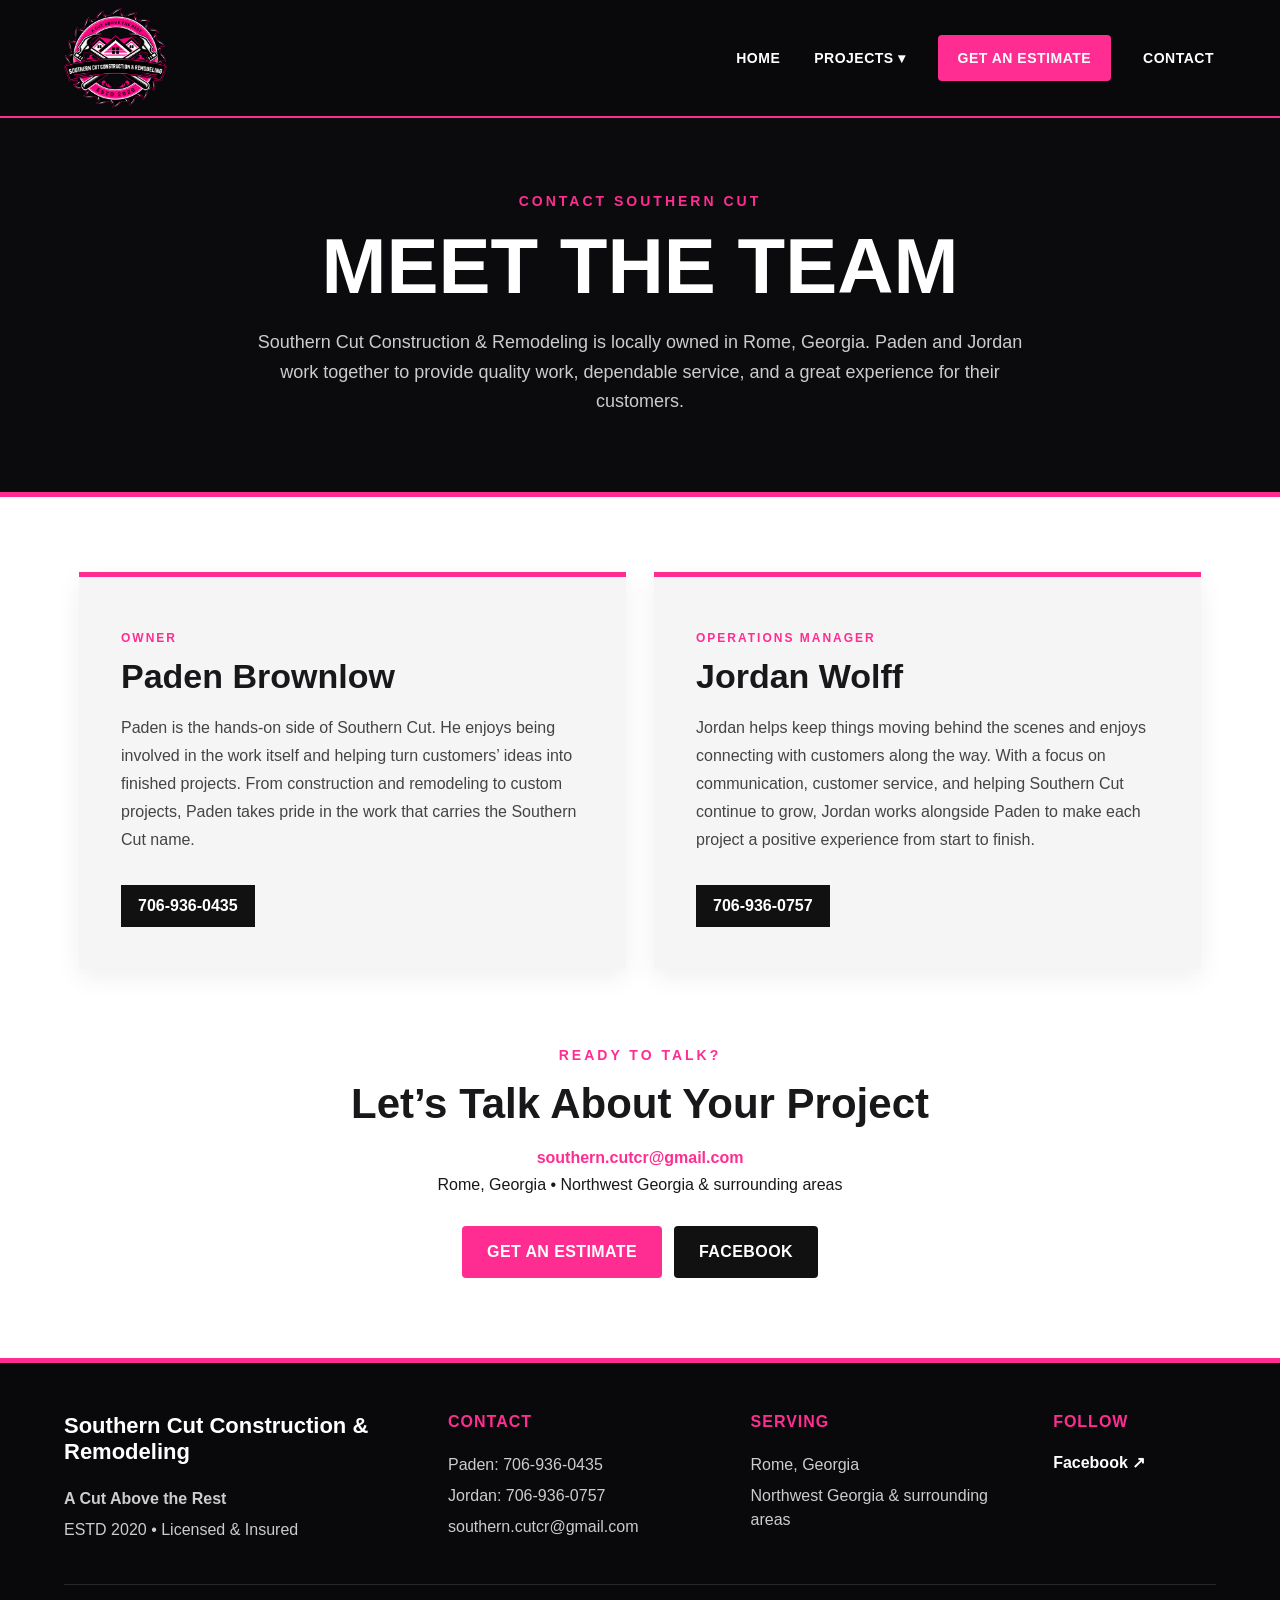
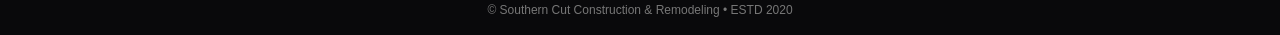
==== contact.html @ 26d02108 "Add files via upload" ====
<!DOCTYPE html>
<html lang="en">
<head>
  <meta charset="UTF-8">
  <meta name="viewport" content="width=device-width, initial-scale=1.0">
  <title>Contact | Southern Cut Construction &amp; Remodeling</title>
  <link rel="stylesheet" href="styles.css">
</head>
<body>

<header class="site-header">
  <a class="brand" href="index.html" aria-label="Southern Cut home">
    <img src="assets/images/scc-logo.png" alt="Southern Cut Construction & Remodeling logo">
  </a>
  <button class="menu-toggle" aria-label="Open menu" onclick="document.querySelector('.main-nav').classList.toggle('open')">☰</button>
  <nav class="main-nav">
    <a href="index.html">Home</a>
    <div class="dropdown">
      <a href="projects.html">Projects <span class="chev">▾</span></a>
      <div class="dropdown-menu">
        <a href="decks-patios.html">Decks &amp; Patios</a>
        <a href="kitchens.html">Kitchens</a>
        <a href="custom-work.html">Custom Work</a>
      </div>
    </div>
    <a class="estimate-nav" href="estimate.html">Get an Estimate</a>
    <a href="contact.html">Contact</a>
  </nav>
</header>

<main>
<section class="page-hero"><p class="eyebrow">CONTACT SOUTHERN CUT</p><h1>Meet the Team</h1><p>Southern Cut Construction &amp; Remodeling is locally owned in Rome, Georgia. Paden and Jordan work together to provide quality work, dependable service, and a great experience for their customers.</p></section>
<section class="content-section">
  <div class="team-grid">
    <article class="team-card"><p class="role">OWNER</p><h2>Paden Brownlow</h2><p>Paden is the hands-on side of Southern Cut. He enjoys being involved in the work itself and helping turn customers’ ideas into finished projects. From construction and remodeling to custom projects, Paden takes pride in the work that carries the Southern Cut name.</p><a class="phone-button" href="tel:+17069360435">706-936-0435</a></article>
    <article class="team-card"><p class="role">OPERATIONS MANAGER</p><h2>Jordan Wolff</h2><p>Jordan helps keep things moving behind the scenes and enjoys connecting with customers along the way. With a focus on communication, customer service, and helping Southern Cut continue to grow, Jordan works alongside Paden to make each project a positive experience from start to finish.</p><a class="phone-button" href="tel:+17069360757">706-936-0757</a></article>
  </div>
  <div class="contact-callout"><p class="eyebrow dark">READY TO TALK?</p><h2>Let’s Talk About Your Project</h2><p><a href="mailto:southern.cutcr@gmail.com">southern.cutcr@gmail.com</a><br>Rome, Georgia • Northwest Georgia &amp; surrounding areas</p><div class="buttons centered"><a class="btn pink" href="estimate.html">Get an Estimate</a><a class="btn black" href="https://www.facebook.com/SouthernCutCR" target="_blank" rel="noopener">Facebook</a></div></div>
</section>
</main>

<footer class="site-footer">
  <div class="footer-grid">
    <section>
      <h3>Southern Cut Construction &amp; Remodeling</h3>
      <p class="footer-motto">A Cut Above the Rest</p>
      <p>ESTD 2020 • Licensed &amp; Insured</p>
    </section>
    <section>
      <h4>Contact</h4>
      <p>Paden: <a href="tel:+17069360435">706-936-0435</a></p>
      <p>Jordan: <a href="tel:+17069360757">706-936-0757</a></p>
      <p><a href="mailto:southern.cutcr@gmail.com">southern.cutcr@gmail.com</a></p>
    </section>
    <section>
      <h4>Serving</h4>
      <p>Rome, Georgia</p>
      <p>Northwest Georgia &amp; surrounding areas</p>
    </section>
    <section>
      <h4>Follow</h4>
      <a class="facebook" href="https://www.facebook.com/SouthernCutCR" target="_blank" rel="noopener">Facebook ↗</a>
    </section>
  </div>
  <div class="footer-bottom">© Southern Cut Construction &amp; Remodeling • ESTD 2020</div>
</footer>

<script>
document.addEventListener("click", function(e) {
  const photo = e.target.closest(".gallery img, .ba-photo img");
  if (!photo) return;
  const box = document.createElement("div");
  box.className = "lightbox";
  box.innerHTML = '<button aria-label="Close">×</button><img src="' + photo.src + '" alt="' + photo.alt + '">';
  box.addEventListener("click", () => box.remove());
  document.body.appendChild(box);
});
</script>
</body>
</html>
---- styles.css ----
:root{--pink:#ff2d91;--black:#09090b;--soft:#f4f4f5;--text:#18181b}
*{box-sizing:border-box}body{margin:0;font-family:Arial,Helvetica,sans-serif;color:var(--text)}a{text-decoration:none;color:inherit}
.site-header{height:118px;background:var(--black);display:flex;align-items:center;padding:8px 5vw;position:sticky;top:0;z-index:50;border-bottom:2px solid var(--pink)}
.brand{height:100%;display:flex;align-items:center}.brand img{height:100px;width:auto;object-fit:contain;display:block}
.main-nav{margin-left:auto;display:flex;align-items:center;gap:30px;color:white;font-size:14px;font-weight:800;text-transform:uppercase;letter-spacing:.5px}
.main-nav>a,.dropdown>a{padding:14px 2px}.main-nav a:hover{color:var(--pink)}.estimate-nav{background:var(--pink);padding:15px 20px!important;border-radius:4px;color:white!important}
.dropdown{position:relative}.dropdown-menu{display:none;position:absolute;top:100%;left:-20px;background:#111114;border-top:3px solid var(--pink);min-width:195px;padding:8px 0;box-shadow:0 15px 30px #0007}.dropdown:hover .dropdown-menu{display:block}.dropdown-menu a{display:block;padding:13px 20px;color:white;white-space:nowrap}.dropdown-menu a:hover{background:#1d1d21}.menu-toggle{display:none;background:none;border:0;color:white;font-size:28px;margin-left:auto}
.home-hero{min-height:calc(100vh - 118px);background-size:cover;background-position:center;color:white;display:flex;flex-direction:column;justify-content:space-between}.home-content{max-width:1400px;width:100%;margin:auto;padding:45px 5vw;display:grid;grid-template-columns:.85fr 1.15fr;gap:55px;align-items:center}.logo-wrap img{width:min(470px,100%);max-height:480px;object-fit:contain;filter:drop-shadow(0 12px 30px #000)}.eyebrow{margin:0 0 12px;color:var(--pink);font-size:14px;font-weight:900;letter-spacing:3px}.home-copy h1{font-size:clamp(58px,7vw,108px);line-height:.85;margin:0;text-transform:uppercase;letter-spacing:-5px}.home-copy h2{font-size:clamp(25px,3vw,45px);margin:14px 0 22px;text-transform:uppercase}.lead{font-size:18px;line-height:1.7;color:#eee;max-width:740px}
.buttons{display:flex;gap:12px;flex-wrap:wrap;margin-top:28px}.btn{display:inline-block;padding:15px 23px;border-radius:4px;font-weight:900;text-transform:uppercase;letter-spacing:.4px;border:2px solid transparent}.pink{background:var(--pink);color:white}.outline{border-color:white;color:white}.black{background:#111;color:white}.trust{background:#0c0c0ee8;display:grid;grid-template-columns:repeat(4,1fr);padding:25px 5vw;border-top:1px solid #ffffff25}.trust div{padding:0 24px;border-right:1px solid #ffffff25}.trust div:last-child{border:0}.trust strong,.trust span{display:block}.trust span{font-size:13px;color:#bbb;margin-top:5px}
.content-section{max-width:1250px;margin:auto;padding:75px 5vw}.section-title{font-size:40px;text-transform:uppercase;margin:0 0 32px}.eyebrow.dark{color:var(--pink)}
.category-grid{display:grid;grid-template-columns:repeat(3,1fr);gap:24px}.category-card{background:#111;color:white;overflow:hidden;border-bottom:4px solid var(--pink);box-shadow:0 10px 28px #0002}.category-card img{width:100%;height:300px;object-fit:cover;display:block}.category-card div{padding:22px}.category-card h3{font-size:25px;margin:0 0 8px}.category-card p{margin:0;color:#ccc}
.page-hero{background:#0b0b0d;color:white;text-align:center;padding:75px 5vw;border-bottom:5px solid var(--pink)}.page-hero h1{font-size:clamp(44px,7vw,78px);text-transform:uppercase;margin:0 0 16px}.page-hero p:last-child{max-width:780px;margin:auto;color:#ccc;font-size:18px;line-height:1.65}
.before-after{display:grid;gap:42px}.ba-row{display:grid;grid-template-columns:1fr 50px 1fr;align-items:center}.ba-photo{margin:0;background:#111;position:relative;overflow:hidden}.ba-photo span{position:absolute;top:14px;left:14px;background:var(--pink);color:white;padding:8px 12px;font-weight:900;z-index:2}.ba-photo img{width:100%;height:440px;object-fit:contain;background:#111;display:block}.ba-arrow{text-align:center;color:var(--pink);font-size:36px;font-weight:bold}.gallery-title{margin-top:70px}.gallery{columns:3 280px;column-gap:18px}.gallery img{width:100%;height:auto;display:block;margin:0 0 18px;break-inside:avoid;cursor:zoom-in}
.form-width{max-width:900px}.estimate-form{background:var(--soft);padding:38px;border-top:5px solid var(--pink)}.form-grid{display:grid;grid-template-columns:1fr 1fr;gap:22px}.form-grid label{font-weight:800;font-size:14px}.form-grid input,.form-grid select,.form-grid textarea{width:100%;display:block;margin-top:8px;padding:14px;border:1px solid #ccc;background:white;font:inherit}.full{grid-column:1/-1}.submit{border:0;margin-top:25px;cursor:pointer}.setup-note{font-size:12px;color:#666}
.team-grid{display:grid;grid-template-columns:1fr 1fr;gap:28px}.team-card{background:#f5f5f6;padding:42px;border-top:5px solid var(--pink);box-shadow:0 8px 25px #0001}.role{color:var(--pink);font-size:12px;font-weight:900;letter-spacing:2px}.team-card h2{font-size:34px;margin:8px 0 18px}.team-card p:not(.role){line-height:1.75;color:#444}.phone-button{display:inline-block;background:#111;color:white;padding:12px 17px;font-weight:800;margin-top:15px}.contact-callout{text-align:center;padding:75px 0 5px}.contact-callout h2{font-size:42px;margin:8px 0 15px}.contact-callout p{line-height:1.7}.contact-callout p a{color:var(--pink);font-weight:800}.centered{justify-content:center}
.site-footer{background:#09090b;color:white;padding:50px 5vw 18px;border-top:5px solid var(--pink)}.footer-grid{max-width:1250px;margin:auto;display:grid;grid-template-columns:1.5fr 1.15fr 1.15fr .7fr;gap:35px}.site-footer h3{margin-top:0;font-size:22px}.site-footer h4{margin-top:0;color:var(--pink);text-transform:uppercase;letter-spacing:1px}.site-footer p{color:#ccc;line-height:1.5;margin:7px 0}.footer-motto{font-weight:800}.facebook{font-weight:900}.site-footer a:hover{color:var(--pink)}.footer-bottom{max-width:1250px;margin:35px auto 0;padding-top:18px;border-top:1px solid #ffffff20;text-align:center;color:#777;font-size:12px}
.lightbox{position:fixed;inset:0;background:#000e;z-index:100;display:flex;align-items:center;justify-content:center;padding:30px;cursor:zoom-out}.lightbox img{max-width:94vw;max-height:90vh;object-fit:contain}.lightbox button{position:absolute;right:25px;top:15px;background:none;border:0;color:white;font-size:45px}
@media(max-width:850px){.site-header{height:92px}.brand img{height:76px}.menu-toggle{display:block}.main-nav{display:none;position:absolute;top:92px;left:0;right:0;background:#0b0b0d;flex-direction:column;align-items:stretch;gap:0;padding:12px 5vw 22px}.main-nav.open{display:flex}.dropdown-menu{display:block;position:static;border:0;box-shadow:none;background:transparent;padding-left:18px}.home-hero{min-height:auto}.home-content{grid-template-columns:1fr;text-align:center}.logo-wrap img{max-width:300px}.home-copy h1{letter-spacing:-3px}.buttons{justify-content:center}.trust{grid-template-columns:1fr 1fr;gap:20px}.trust div{border:0;padding:0}.category-grid,.team-grid{grid-template-columns:1fr}.category-card img{height:auto;max-height:430px;object-fit:contain;background:#111}.ba-row{grid-template-columns:1fr}.ba-arrow{transform:rotate(90deg);padding:10px}.ba-photo img{height:auto;max-height:560px}.form-grid{grid-template-columns:1fr}.full{grid-column:auto}.footer-grid{grid-template-columns:1fr 1fr}}
@media(max-width:520px){.trust,.footer-grid{grid-template-columns:1fr}.content-section{padding:55px 5vw}.estimate-form{padding:24px}.contact-callout h2{font-size:34px}}
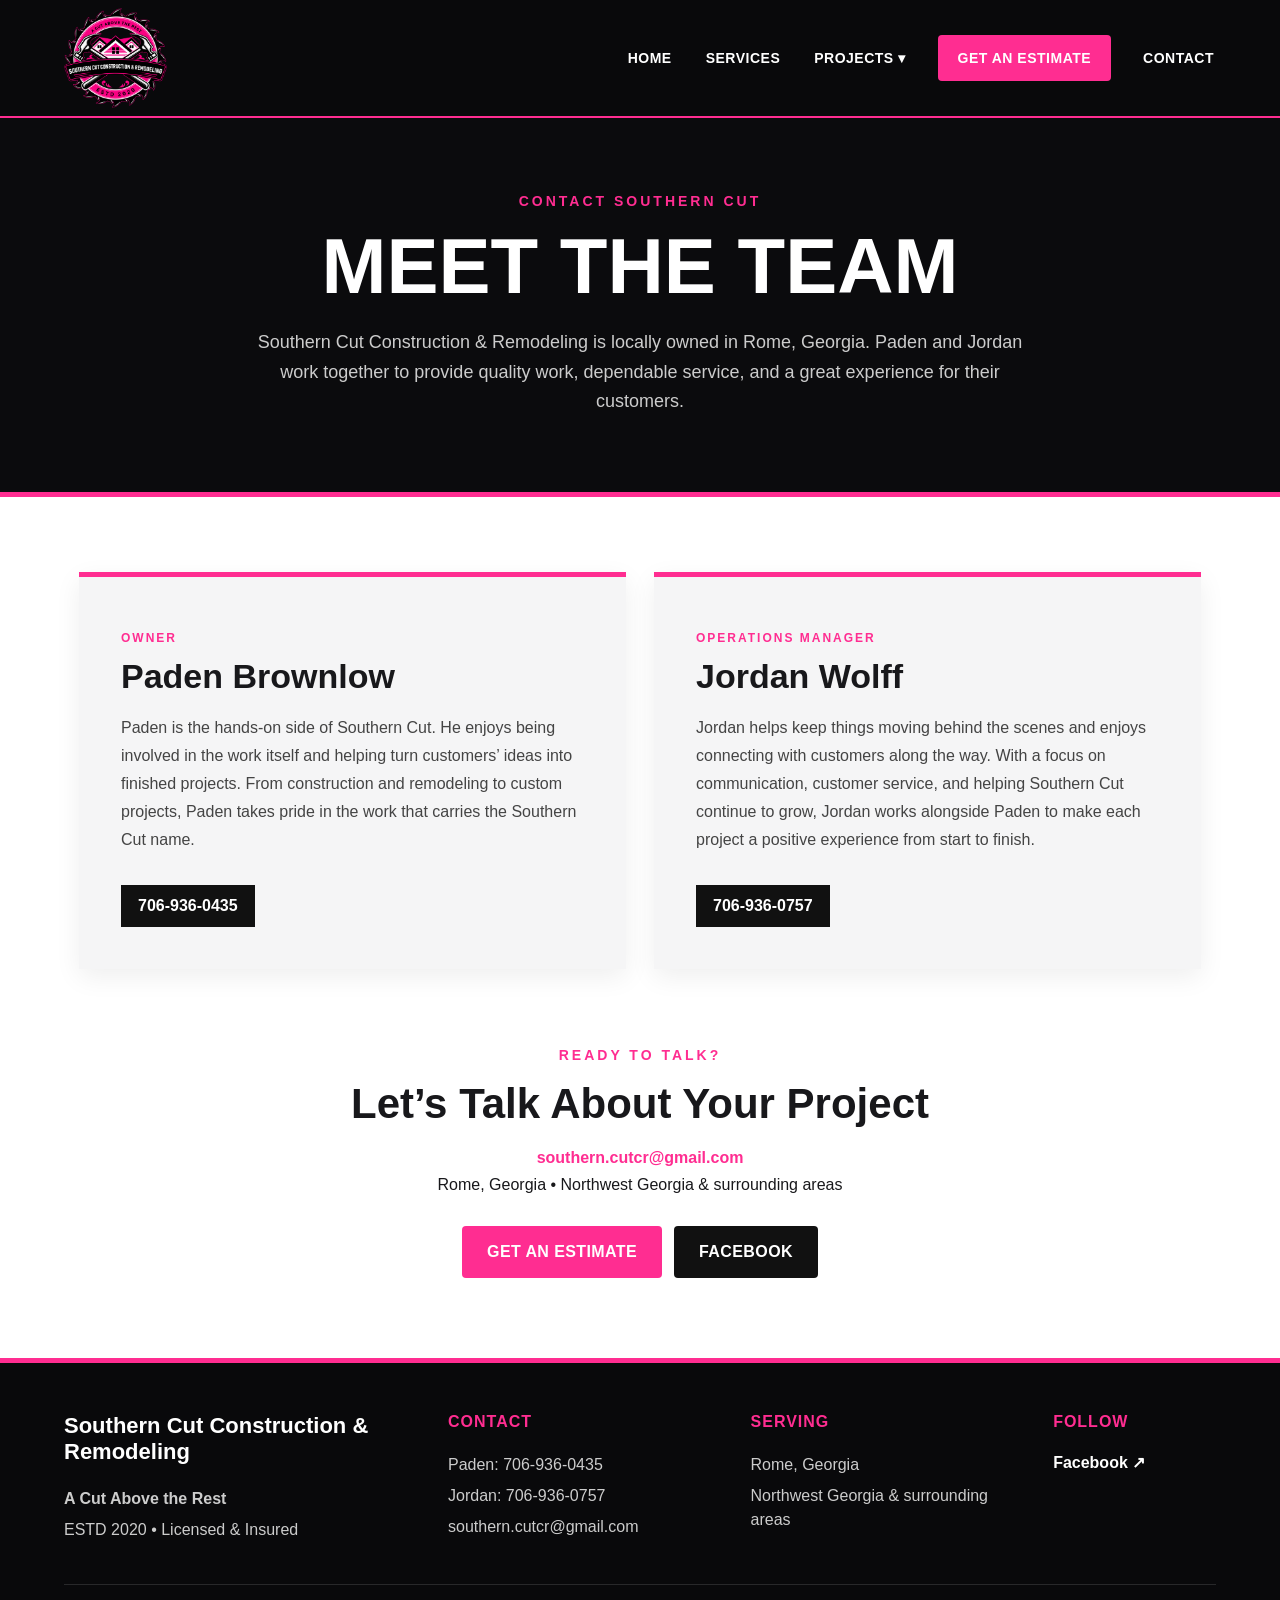
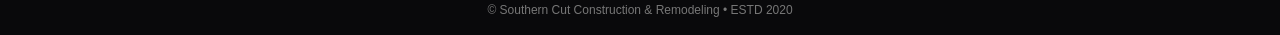
==== commit 660b2e0a: "contact.html" ====
--- a/contact.html
+++ b/contact.html
@@ -15,6 +15,7 @@
   <button class="menu-toggle" aria-label="Open menu" onclick="document.querySelector('.main-nav').classList.toggle('open')">☰</button>
   <nav class="main-nav">
     <a href="index.html">Home</a>
+    <a href="services.html">Services</a>
     <div class="dropdown">
       <a href="projects.html">Projects <span class="chev">▾</span></a>
       <div class="dropdown-menu">
@@ -77,4 +78,4 @@
 });
 </script>
 </body>
-</html>+</html>
